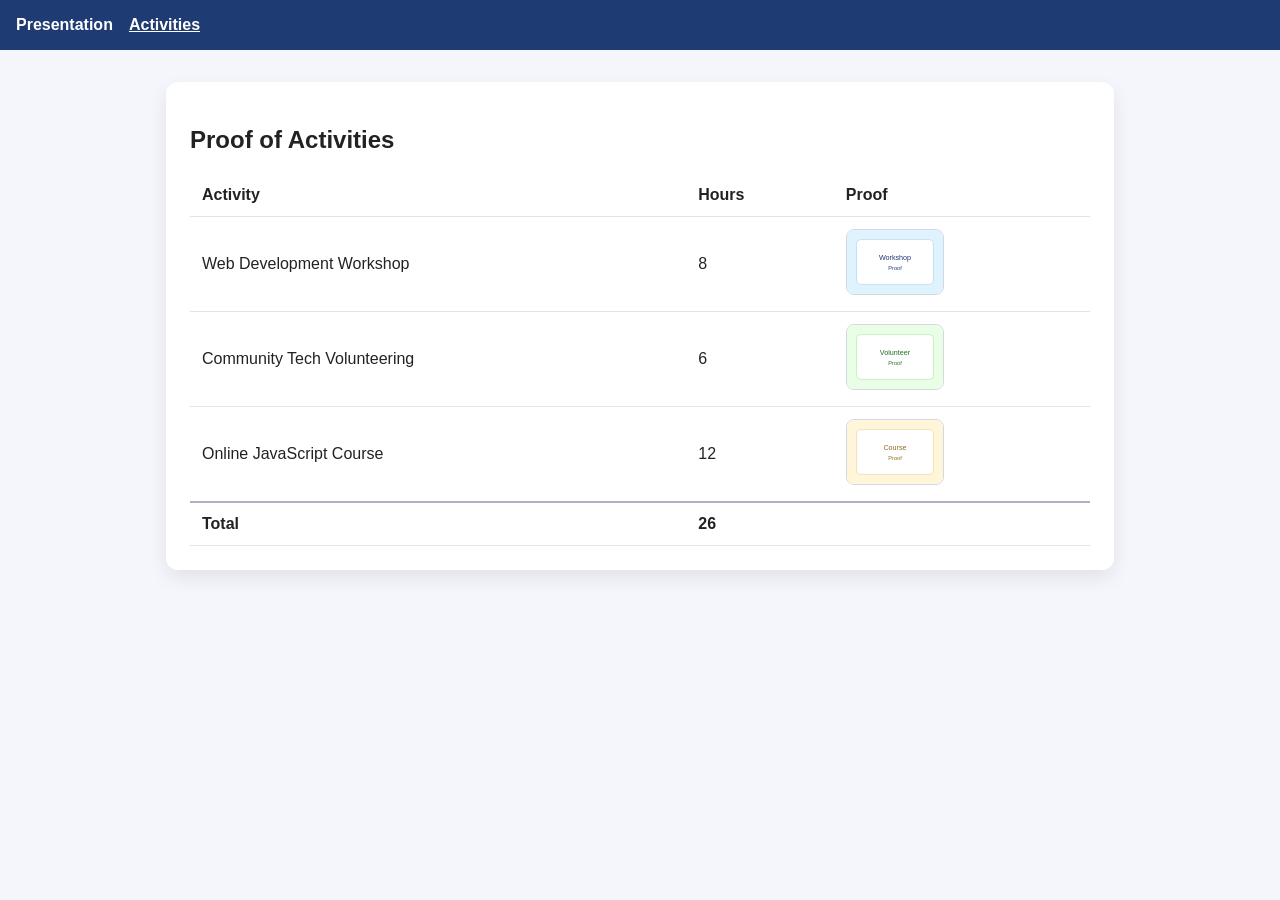
==== activities.html @ 93621714 "feat: add two-page portfolio with JSON-driven activities list Agent-Logs-Url: https://github.com/Art" ====
<!DOCTYPE html>
<html lang="en">
  <head>
    <meta charset="UTF-8" />
    <meta name="viewport" content="width=device-width, initial-scale=1.0" />
    <title>Activities Proof</title>
    <link rel="stylesheet" href="/styles.css" />
  </head>
  <body>
    <header>
      <nav>
        <a href="/index.html">Presentation</a>
        <a href="/activities.html" aria-current="page">Activities</a>
      </nav>
    </header>

    <main>
      <section class="card">
        <h1>Proof of Activities</h1>
        <table>
          <thead>
            <tr>
              <th>Activity</th>
              <th>Hours</th>
              <th>Proof</th>
            </tr>
          </thead>
          <tbody id="activities-body"></tbody>
          <tfoot>
            <tr>
              <th scope="row">Total</th>
              <th id="total-hours">0</th>
              <th></th>
            </tr>
          </tfoot>
        </table>
      </section>
    </main>

    <script src="/script.js" defer></script>
  </body>
</html>
---- styles.css ----
:root {
  color-scheme: light;
  font-family: Arial, Helvetica, sans-serif;
}

body {
  margin: 0;
  background: #f4f6fb;
  color: #222;
}

header {
  background: #1f3b73;
  padding: 1rem;
}

nav {
  display: flex;
  gap: 1rem;
}

nav a {
  color: #fff;
  text-decoration: none;
  font-weight: 600;
}

nav a[aria-current='page'] {
  text-decoration: underline;
}

main {
  padding: 2rem;
  display: flex;
  justify-content: center;
}

.card {
  background: #fff;
  width: min(900px, 100%);
  border-radius: 12px;
  padding: 1.5rem;
  box-shadow: 0 8px 20px rgba(0, 0, 0, 0.08);
}

table {
  width: 100%;
  border-collapse: collapse;
}

th,
td {
  text-align: left;
  border-bottom: 1px solid #e1e3ea;
  padding: 0.75rem;
}

tfoot th {
  border-top: 2px solid #adb3c4;
}

.proof-image {
  width: 96px;
  height: 64px;
  object-fit: cover;
  border-radius: 8px;
  border: 1px solid #d4d8e5;
}
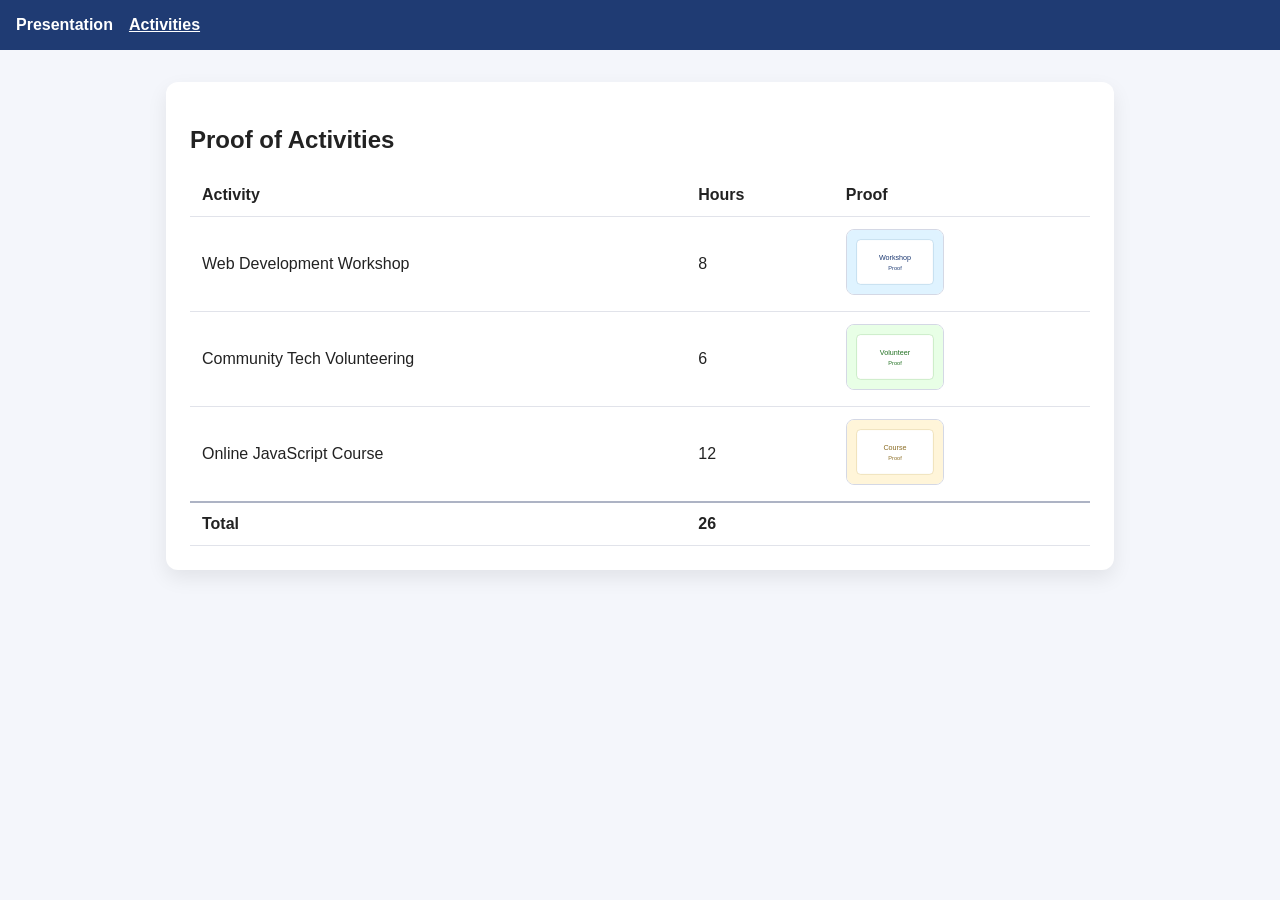
==== commit e2d83a3d: "fix: harden activities data loading and hours rendering Agent-Logs-Url: https://github.com/Arthur-ci" ====
--- a/activities.html
+++ b/activities.html
@@ -37,6 +37,6 @@
       </section>
     </main>
 
-    <script src="/script.js" defer></script>
+    <script src="/script.js"></script>
   </body>
 </html>
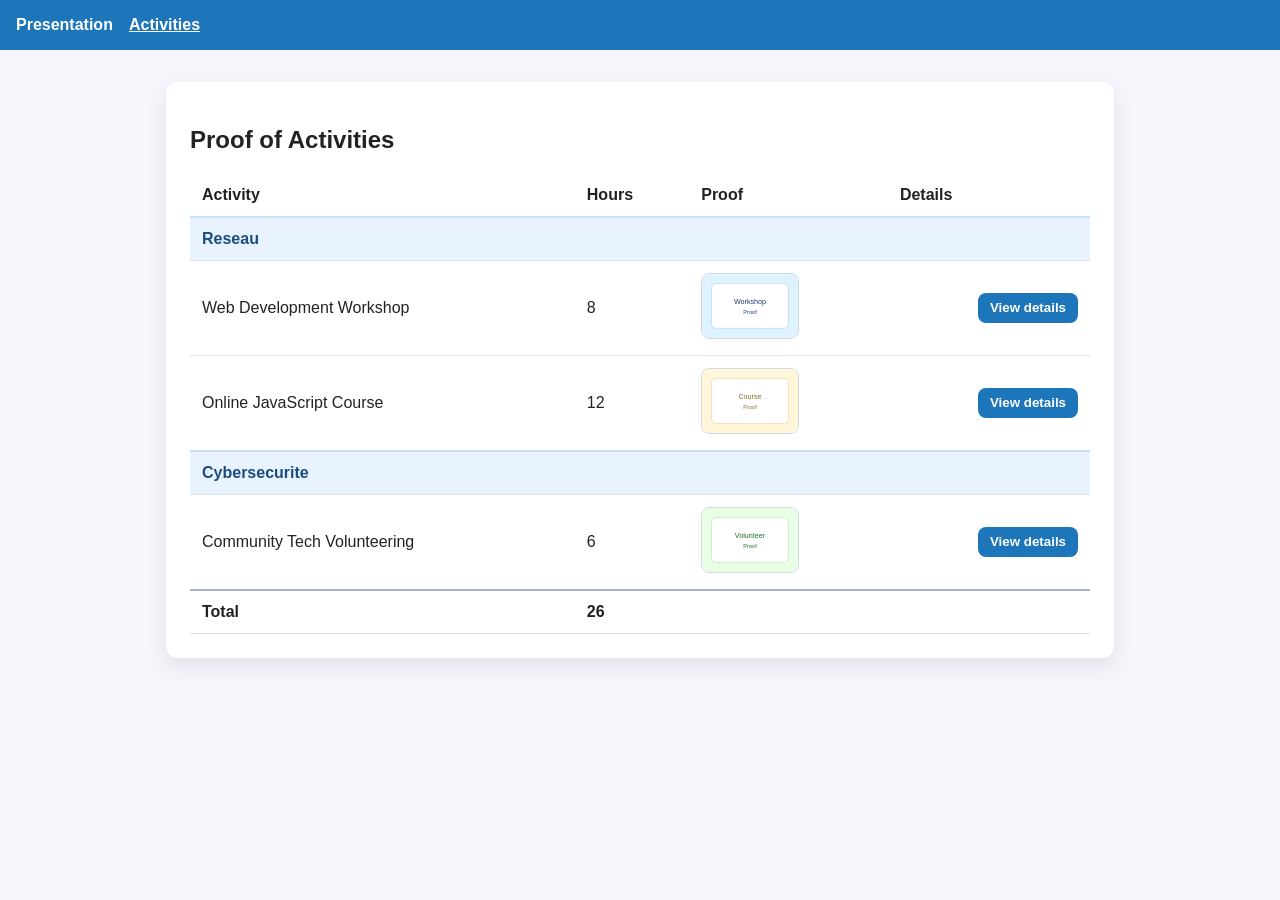
==== commit fb31337d: "ajout dans la logique et la structure de la page activities" ====
--- a/activities.html
+++ b/activities.html
@@ -4,13 +4,13 @@
     <meta charset="UTF-8" />
     <meta name="viewport" content="width=device-width, initial-scale=1.0" />
     <title>Activities Proof</title>
-    <link rel="stylesheet" href="/styles.css" />
+    <link rel="stylesheet" href="./styles.css" />
   </head>
   <body>
     <header>
       <nav>
-        <a href="/index.html">Presentation</a>
-        <a href="/activities.html" aria-current="page">Activities</a>
+        <a href="./index.html">Presentation</a>
+        <a href="./activities.html" aria-current="page">Activities</a>
       </nav>
     </header>
 
@@ -23,6 +23,7 @@
               <th>Activity</th>
               <th>Hours</th>
               <th>Proof</th>
+              <th>Details</th>
             </tr>
           </thead>
           <tbody id="activities-body"></tbody>
@@ -31,12 +32,35 @@
               <th scope="row">Total</th>
               <th id="total-hours">0</th>
               <th></th>
+              <th></th>
             </tr>
           </tfoot>
         </table>
       </section>
+
+      <div id="activity-detail-overlay" class="detail-overlay" hidden>
+        <section
+          class="detail-panel"
+          role="dialog"
+          aria-modal="true"
+          aria-labelledby="detail-title"
+        >
+          <button id="detail-close" class="detail-close" type="button" aria-label="Fermer les details">
+            Fermer
+          </button>
+          <div class="detail-content">
+            <img id="detail-image" class="detail-image" src="" alt="" />
+            <div class="detail-text">
+              <p id="detail-category" class="detail-category"></p>
+              <h2 id="detail-title">Activity details</h2>
+              <p id="detail-hours" class="detail-hours"></p>
+              <p id="detail-description" class="detail-description"></p>
+            </div>
+          </div>
+        </section>
+      </div>
     </main>
 
-    <script src="/script.js"></script>
+    <script src="./script.js"></script>
   </body>
 </html>
--- a/styles.css
+++ b/styles.css
@@ -10,7 +10,7 @@
 }
 
 header {
-  background: #1f3b73;
+  background: #1d76b9;
   padding: 1rem;
 }
 
@@ -59,6 +59,13 @@
   border-top: 2px solid #adb3c4;
 }
 
+.category-row th {
+  background: #e9f2ff;
+  color: #184d7d;
+  font-weight: 700;
+  border-top: 2px solid #c8dff8;
+}
+
 .proof-image {
   width: 96px;
   height: 64px;
@@ -66,3 +73,108 @@
   border-radius: 8px;
   border: 1px solid #d4d8e5;
 }
+
+.actions-cell {
+  text-align: right;
+}
+
+.details-button {
+  border: 0;
+  border-radius: 8px;
+  padding: 0.45rem 0.75rem;
+  background: #1d76b9;
+  color: #fff;
+  font-weight: 600;
+  cursor: pointer;
+}
+
+.details-button:hover {
+  background: #155f95;
+}
+
+.detail-overlay {
+  position: fixed;
+  inset: 0;
+  background: rgba(10, 22, 36, 0.65);
+  display: flex;
+  align-items: center;
+  justify-content: center;
+  padding: 1.2rem;
+  z-index: 200;
+}
+
+.detail-overlay[hidden] {
+  display: none;
+}
+
+.detail-panel {
+  background: #fff;
+  width: min(900px, 100%);
+  border-radius: 14px;
+  box-shadow: 0 16px 40px rgba(0, 0, 0, 0.25);
+  padding: 1rem;
+}
+
+.detail-close {
+  display: block;
+  margin-left: auto;
+  border: 0;
+  border-radius: 8px;
+  padding: 0.45rem 0.75rem;
+  background: #e5ebf5;
+  color: #283748;
+  font-weight: 600;
+  cursor: pointer;
+}
+
+.detail-content {
+  margin-top: 0.8rem;
+  display: grid;
+  grid-template-columns: 1.1fr 1fr;
+  gap: 1rem;
+}
+
+.detail-image {
+  width: 100%;
+  max-height: 420px;
+  object-fit: cover;
+  border-radius: 10px;
+  border: 1px solid #d4d8e5;
+}
+
+.detail-category {
+  margin: 0;
+  text-transform: uppercase;
+  letter-spacing: 0.06em;
+  font-size: 0.8rem;
+  color: #1d76b9;
+  font-weight: 700;
+}
+
+.detail-hours {
+  font-weight: 700;
+  color: #1e2b38;
+}
+
+.detail-description {
+  line-height: 1.45;
+}
+
+@media (max-width: 700px) {
+  main {
+    padding: 1rem;
+  }
+
+  th,
+  td {
+    padding: 0.55rem;
+  }
+
+  .detail-content {
+    grid-template-columns: 1fr;
+  }
+
+  .actions-cell {
+    text-align: left;
+  }
+}
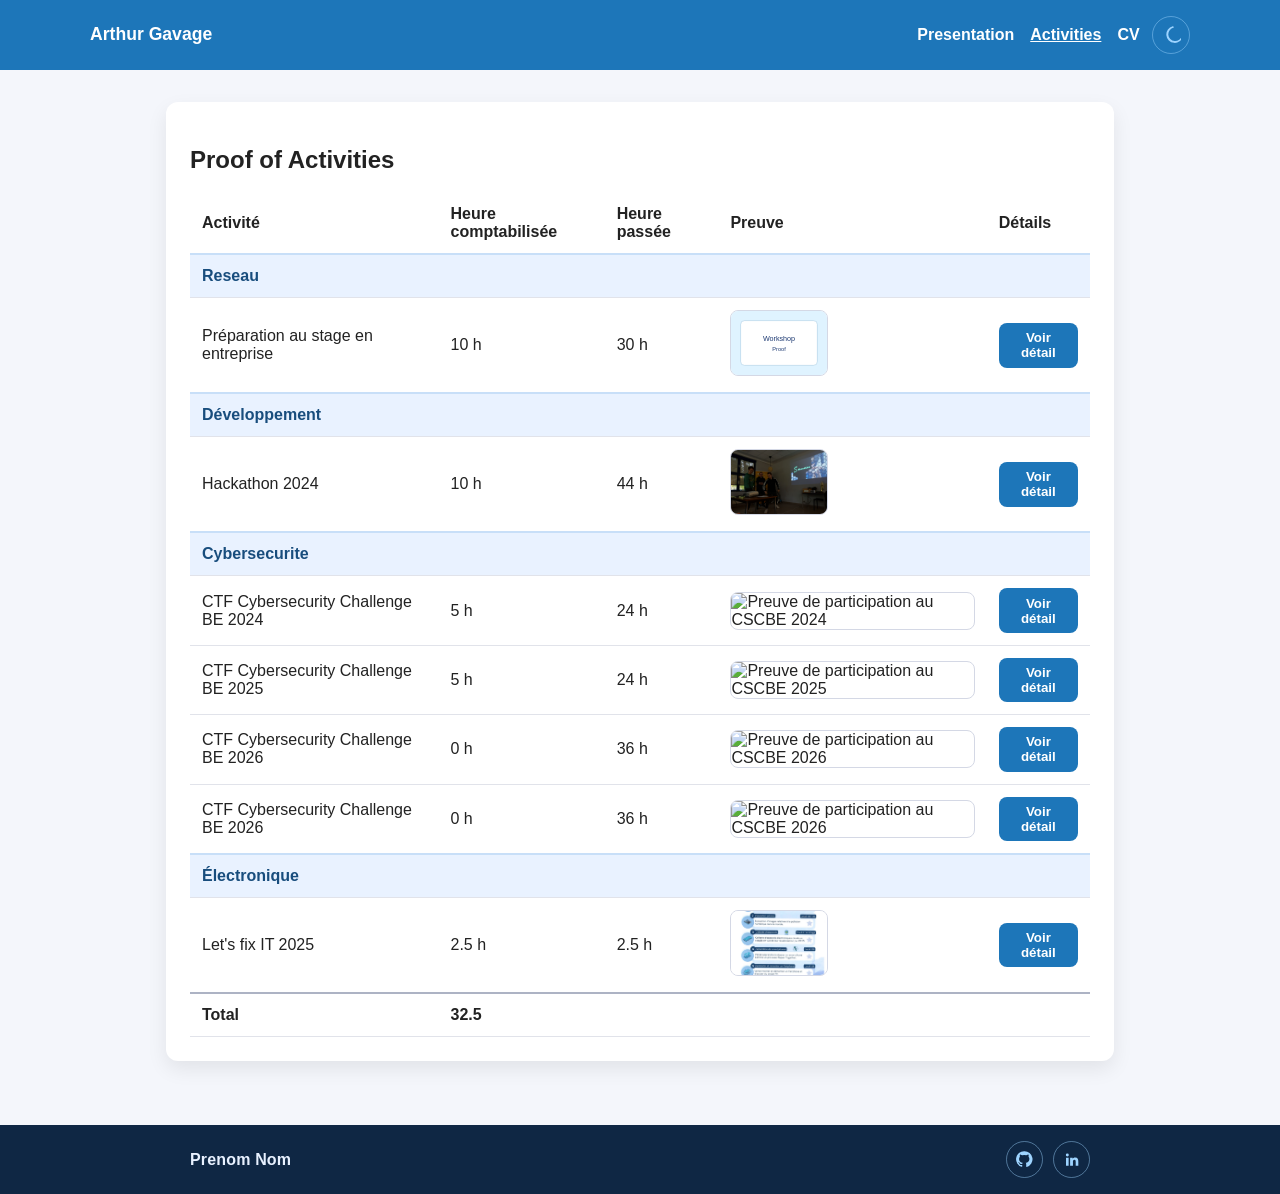
==== commit 8112a6d3: "add CV and more images" ====
--- a/activities.html
+++ b/activities.html
@@ -7,11 +7,46 @@
     <link rel="stylesheet" href="./styles.css" />
   </head>
   <body>
-    <header>
-      <nav>
-        <a href="./index.html">Presentation</a>
-        <a href="./activities.html" aria-current="page">Activities</a>
-      </nav>
+    <header class="site-header">
+      <div class="header-inner">
+        <p class="site-owner">Arthur Gavage</p>
+        <div class="header-right">
+          <nav>
+            <a href="./index.html">Presentation</a>
+            <a href="./activities.html" aria-current="page">Activities</a>
+            <a href="./cv.html">CV</a>
+          </nav>
+          <button
+            id="theme-toggle"
+            class="theme-toggle"
+            type="button"
+            aria-label="Activer le mode sombre"
+            title="Changer le theme"
+          >
+            <svg
+              class="theme-icon theme-icon-moon"
+              viewBox="0 0 24 24"
+              aria-hidden="true"
+              focusable="false"
+            >
+              <path
+                d="M14.53 2.08a1 1 0 0 1 .18 1.2 8.5 8.5 0 1 0 10.01 10.01 1 1 0 0 1 1.38 1.18A10.5 10.5 0 1 1 13.35 1.7a1 1 0 0 1 1.18.38Z"
+              />
+            </svg>
+            <svg
+              class="theme-icon theme-icon-sun"
+              viewBox="0 0 24 24"
+              aria-hidden="true"
+              focusable="false"
+              hidden
+            >
+              <path
+                d="M12 4a1 1 0 0 1 1 1v1.2a1 1 0 1 1-2 0V5a1 1 0 0 1 1-1Zm0 13.8a1 1 0 0 1 1 1V20a1 1 0 1 1-2 0v-1.2a1 1 0 0 1 1-1ZM5.64 6.64a1 1 0 0 1 1.41 0l.85.85a1 1 0 0 1-1.41 1.41l-.85-.85a1 1 0 0 1 0-1.41Zm10.46 10.46a1 1 0 0 1 1.41 0l.85.85a1 1 0 1 1-1.41 1.41l-.85-.85a1 1 0 0 1 0-1.41ZM4 12a1 1 0 0 1 1-1h1.2a1 1 0 0 1 0 2H5a1 1 0 0 1-1-1Zm13.8 0a1 1 0 0 1 1-1H20a1 1 0 1 1 0 2h-1.2a1 1 0 0 1-1-1ZM6.64 18.36a1 1 0 0 1 0-1.41l.85-.85a1 1 0 0 1 1.41 1.41l-.85.85a1 1 0 0 1-1.41 0ZM17.1 8.9a1 1 0 0 1 0-1.41l.85-.85a1 1 0 1 1 1.41 1.41l-.85.85a1 1 0 0 1-1.41 0ZM12 8a4 4 0 1 1 0 8 4 4 0 0 1 0-8Z"
+              />
+            </svg>
+          </button>
+        </div>
+      </div>
     </header>
 
     <main>
@@ -20,10 +55,11 @@
         <table>
           <thead>
             <tr>
-              <th>Activity</th>
-              <th>Hours</th>
-              <th>Proof</th>
-              <th>Details</th>
+              <th>Activité</th>
+              <th>Heure comptabilisée</th>
+              <th>Heure passée</th>
+              <th>Preuve</th>
+              <th>Détails</th>
             </tr>
           </thead>
           <tbody id="activities-body"></tbody>
@@ -31,6 +67,7 @@
             <tr>
               <th scope="row">Total</th>
               <th id="total-hours">0</th>
+              <th></th>
               <th></th>
               <th></th>
             </tr>
@@ -49,7 +86,7 @@
             Fermer
           </button>
           <div class="detail-content">
-            <img id="detail-image" class="detail-image" src="" alt="" />
+            <div id="detail-images" class="detail-images"></div>
             <div class="detail-text">
               <p id="detail-category" class="detail-category"></p>
               <h2 id="detail-title">Activity details</h2>
@@ -59,7 +96,50 @@
           </div>
         </section>
       </div>
+
+      <div id="image-viewer-overlay" class="image-viewer-overlay" hidden>
+        <button id="image-viewer-close" class="image-viewer-close" type="button" aria-label="Fermer le zoom">
+          ✕
+        </button>
+        <img id="image-viewer-content" class="image-viewer-content" src="" alt="" />
+      </div>
     </main>
+
+    <footer class="site-footer">
+      <div class="footer-content">
+        <p class="footer-name">Prenom Nom</p>
+        <div class="footer-social" aria-label="Liens reseaux sociaux">
+          <a
+            class="social-link"
+            href="https://github.com/votre-profil"
+            target="_blank"
+            rel="noopener noreferrer"
+            aria-label="GitHub"
+            title="GitHub"
+          >
+            <svg viewBox="0 0 24 24" aria-hidden="true" focusable="false">
+              <path
+                d="M12 1.5A10.5 10.5 0 0 0 8.68 22c.53.1.72-.23.72-.51v-1.94c-2.93.64-3.55-1.24-3.55-1.24-.48-1.2-1.17-1.52-1.17-1.52-.96-.66.07-.65.07-.65 1.06.07 1.62 1.09 1.62 1.09.95 1.62 2.49 1.15 3.1.88.1-.69.37-1.15.67-1.41-2.34-.27-4.8-1.17-4.8-5.2 0-1.15.41-2.08 1.08-2.82-.11-.27-.47-1.37.1-2.85 0 0 .88-.28 2.89 1.08a10.03 10.03 0 0 1 5.26 0c2.01-1.36 2.89-1.08 2.89-1.08.57 1.48.21 2.58.1 2.85.67.74 1.08 1.67 1.08 2.82 0 4.04-2.46 4.93-4.81 5.19.38.33.71.97.71 1.96v2.9c0 .28.19.61.73.51A10.5 10.5 0 0 0 12 1.5Z"
+              />
+            </svg>
+          </a>
+          <a
+            class="social-link"
+            href="https://www.linkedin.com/in/votre-profil"
+            target="_blank"
+            rel="noopener noreferrer"
+            aria-label="LinkedIn"
+            title="LinkedIn"
+          >
+            <svg viewBox="0 0 24 24" aria-hidden="true" focusable="false">
+              <path
+                d="M6.94 8.5a1.94 1.94 0 1 1 0-3.88 1.94 1.94 0 0 1 0 3.88ZM5.23 9.96h3.42V20.5H5.23V9.96Zm5.37 0h3.28v1.44h.05c.46-.86 1.58-1.77 3.25-1.77 3.47 0 4.12 2.29 4.12 5.26v5.61h-3.42v-4.98c0-1.19-.02-2.72-1.66-2.72-1.67 0-1.93 1.3-1.93 2.64v5.06H10.6V9.96Z"
+              />
+            </svg>
+          </a>
+        </div>
+      </div>
+    </footer>
 
     <script src="./script.js"></script>
   </body>
--- a/styles.css
+++ b/styles.css
@@ -1,26 +1,89 @@
+/* Light theme tokens shared across the site. */
 :root {
   color-scheme: light;
   font-family: Arial, Helvetica, sans-serif;
-}
-
+  --bg-page: #f4f6fb;
+  --text-main: #222;
+  --header-bg: #1d76b9;
+  --nav-link: #fff;
+  --card-bg: #fff;
+  --card-shadow: 0 8px 20px rgba(0, 0, 0, 0.08);
+  --line-color: #e1e3ea;
+  --footer-bg: #0f2744;
+  --footer-text: #e8f1ff;
+  --footer-link: #9ed4ff;
+  --accent: #1d76b9;
+  --accent-hover: #155f95;
+  --icon-border: rgba(158, 212, 255, 0.45);
+  --icon-hover-bg: rgba(158, 212, 255, 0.15);
+  --icon-hover-border: rgba(158, 212, 255, 0.75);
+}
+
+/* Dark theme overrides activated via data-theme on <html>. */
+:root[data-theme='dark'] {
+  color-scheme: dark;
+  --bg-page: #11161d;
+  --text-main: #e8edf5;
+  --header-bg: #142638;
+  --nav-link: #e8edf5;
+  --card-bg: #1a232e;
+  --card-shadow: 0 12px 28px rgba(0, 0, 0, 0.35);
+  --line-color: #324050;
+  --footer-bg: #0d1622;
+  --footer-text: #d9e6f5;
+  --footer-link: #9ed4ff;
+  --accent: #4f95d4;
+  --accent-hover: #6aa8df;
+  --icon-border: rgba(158, 212, 255, 0.5);
+  --icon-hover-bg: rgba(158, 212, 255, 0.2);
+  --icon-hover-border: rgba(158, 212, 255, 0.85);
+}
+
+/* Sticky footer layout: body is a full-height column. */
 body {
   margin: 0;
-  background: #f4f6fb;
-  color: #222;
-}
-
-header {
-  background: #1d76b9;
+  min-height: 100vh;
+  display: flex;
+  flex-direction: column;
+  background: var(--bg-page);
+  color: var(--text-main);
+}
+
+/* Header with brand on the left and controls on the right. */
+.site-header {
+  background: var(--header-bg);
   padding: 1rem;
 }
 
+.header-inner {
+  width: min(1100px, 100%);
+  margin: 0 auto;
+  display: flex;
+  align-items: center;
+  gap: 1rem;
+}
+
+.site-owner {
+  margin: 0;
+  color: var(--nav-link);
+  font-size: 1.1rem;
+  font-weight: 700;
+}
+
+.header-right {
+  margin-left: auto;
+  display: flex;
+  align-items: center;
+  gap: 0.8rem;
+}
+
 nav {
   display: flex;
   gap: 1rem;
 }
 
 nav a {
-  color: #fff;
+  color: var(--nav-link);
   text-decoration: none;
   font-weight: 600;
 }
@@ -29,20 +92,127 @@
   text-decoration: underline;
 }
 
+.theme-toggle {
+  width: 2.35rem;
+  height: 2.35rem;
+  border: 1px solid var(--icon-border);
+  border-radius: 999px;
+  background: transparent;
+  color: var(--footer-link);
+  display: inline-flex;
+  align-items: center;
+  justify-content: center;
+  cursor: pointer;
+  transition: transform 0.15s ease, background-color 0.15s ease,
+    border-color 0.15s ease;
+}
+
+.theme-toggle:hover,
+.theme-toggle:focus-visible {
+  transform: translateY(-1px);
+  background: var(--icon-hover-bg);
+  border-color: var(--icon-hover-border);
+}
+
+.theme-toggle:focus-visible {
+  outline: 2px solid var(--footer-link);
+  outline-offset: 2px;
+}
+
+.theme-icon {
+  width: 1.2rem;
+  height: 1.2rem;
+  fill: currentColor;
+}
+
+.theme-icon[hidden] {
+  display: none !important;
+}
+
+/* Main content takes remaining space so footer stays at page bottom. */
 main {
+  flex: 1;
   padding: 2rem;
   display: flex;
   justify-content: center;
 }
 
+/* Footer block with name + social links. */
+.site-footer {
+  background: var(--footer-bg);
+  color: var(--footer-text);
+  margin-top: 2rem;
+  padding: 1rem 2rem;
+}
+
+.footer-content {
+  width: min(900px, 100%);
+  margin: 0 auto;
+  display: flex;
+  justify-content: space-between;
+  align-items: center;
+  gap: 1rem;
+  flex-wrap: wrap;
+}
+
+.footer-name {
+  margin: 0;
+  font-weight: 700;
+  letter-spacing: 0.01em;
+}
+
+.footer-social {
+  display: flex;
+  gap: 0.6rem;
+  flex-wrap: wrap;
+}
+
+.social-link {
+  width: 2.2rem;
+  height: 2.2rem;
+  display: inline-flex;
+  align-items: center;
+  justify-content: center;
+  border-radius: 999px;
+  border: 1px solid var(--icon-border);
+  color: var(--footer-link);
+  text-decoration: none;
+  transition: transform 0.15s ease, background-color 0.15s ease,
+    border-color 0.15s ease;
+}
+
+.social-link svg {
+  width: 1.15rem;
+  height: 1.15rem;
+  fill: currentColor;
+}
+
+.social-link:hover,
+.social-link:focus-visible {
+  background: var(--icon-hover-bg);
+  border-color: var(--icon-hover-border);
+  transform: translateY(-1px);
+}
+
+.social-link:focus-visible {
+  outline: 2px solid var(--footer-link);
+  outline-offset: 2px;
+}
+
 .card {
-  background: #fff;
+  background: var(--card-bg);
   width: min(900px, 100%);
   border-radius: 12px;
   padding: 1.5rem;
-  box-shadow: 0 8px 20px rgba(0, 0, 0, 0.08);
-}
-
+  box-shadow: var(--card-shadow);
+}
+
+/* Visual spacing between sections on the home page card. */
+.home-section + .home-section {
+  margin-top: 1.2rem;
+}
+
+/* Activities table styles. */
 table {
   width: 100%;
   border-collapse: collapse;
@@ -51,7 +221,7 @@
 th,
 td {
   text-align: left;
-  border-bottom: 1px solid #e1e3ea;
+  border-bottom: 1px solid var(--line-color);
   padding: 0.75rem;
 }
 
@@ -82,16 +252,17 @@
   border: 0;
   border-radius: 8px;
   padding: 0.45rem 0.75rem;
-  background: #1d76b9;
+  background: var(--accent);
   color: #fff;
   font-weight: 600;
   cursor: pointer;
 }
 
 .details-button:hover {
-  background: #155f95;
-}
-
+  background: var(--accent-hover);
+}
+
+/* Centered modal overlay for activity details. */
 .detail-overlay {
   position: fixed;
   inset: 0;
@@ -108,8 +279,10 @@
 }
 
 .detail-panel {
-  background: #fff;
-  width: min(900px, 100%);
+  background: var(--card-bg);
+  width: min(650px, 100%);
+  max-height: 80vh;
+  overflow-y: auto;
   border-radius: 14px;
   box-shadow: 0 16px 40px rgba(0, 0, 0, 0.25);
   padding: 1rem;
@@ -129,9 +302,15 @@
 
 .detail-content {
   margin-top: 0.8rem;
-  display: grid;
-  grid-template-columns: 1.1fr 1fr;
-  gap: 1rem;
+  display: flex;
+  flex-direction: column;
+  gap: 1.2rem;
+}
+
+.detail-images {
+  display: flex;
+  flex-direction: row;
+  gap: 0.75rem;
 }
 
 .detail-image {
@@ -140,6 +319,59 @@
   object-fit: cover;
   border-radius: 10px;
   border: 1px solid #d4d8e5;
+  cursor: pointer;
+  transition: transform 0.15s ease, box-shadow 0.15s ease;
+}
+
+.detail-image:hover {
+  transform: scale(1.02);
+  box-shadow: 0 4px 12px rgba(0, 0, 0, 0.15);
+}
+
+/* Fullscreen image viewer overlay. */
+.image-viewer-overlay {
+  position: fixed;
+  inset: 0;
+  background: rgba(0, 0, 0, 0.9);
+  display: flex;
+  align-items: center;
+  justify-content: center;
+  padding: 1rem;
+  z-index: 300;
+}
+
+.image-viewer-overlay[hidden] {
+  display: none;
+}
+
+.image-viewer-close {
+  position: absolute;
+  top: 1rem;
+  right: 1rem;
+  width: 3rem;
+  height: 3rem;
+  border: 0;
+  border-radius: 50%;
+  background: rgba(255, 255, 255, 0.2);
+  color: #fff;
+  font-size: 1.5rem;
+  cursor: pointer;
+  display: flex;
+  align-items: center;
+  justify-content: center;
+  transition: background-color 0.15s ease;
+  z-index: 301;
+}
+
+.image-viewer-close:hover {
+  background: rgba(255, 255, 255, 0.3);
+}
+
+.image-viewer-content {
+  max-width: 90vw;
+  max-height: 90vh;
+  object-fit: contain;
+  border-radius: 8px;
 }
 
 .detail-category {
@@ -160,7 +392,58 @@
   line-height: 1.45;
 }
 
+/* CV PDF viewer area. */
+.cv-card {
+  display: flex;
+  flex-direction: column;
+  gap: 1rem;
+}
+
+.cv-card h1,
+.cv-card p {
+  margin: 0;
+}
+
+.cv-viewer {
+  border: 1px solid var(--line-color);
+  border-radius: 10px;
+  overflow: hidden;
+  background: var(--card-bg);
+}
+
+.cv-frame {
+  width: 100%;
+  height: 80vh;
+  min-height: 560px;
+  border: 0;
+}
+
+.cv-download a {
+  color: var(--accent);
+  font-weight: 700;
+}
+
+/* Mobile adjustments for layout and readability. */
 @media (max-width: 700px) {
+  .header-inner {
+    flex-direction: column;
+    align-items: stretch;
+    gap: 0.6rem;
+  }
+
+  .site-owner {
+    text-align: center;
+  }
+
+  .header-right {
+    margin-left: 0;
+    justify-content: space-between;
+  }
+
+  nav {
+    flex-wrap: wrap;
+  }
+
   main {
     padding: 1rem;
   }
@@ -170,6 +453,15 @@
     padding: 0.55rem;
   }
 
+  .site-footer {
+    padding: 1rem;
+  }
+
+  .footer-content {
+    justify-content: center;
+    text-align: center;
+  }
+
   .detail-content {
     grid-template-columns: 1fr;
   }
@@ -177,4 +469,9 @@
   .actions-cell {
     text-align: left;
   }
-}
+
+  .cv-frame {
+    height: 70vh;
+    min-height: 420px;
+  }
+}
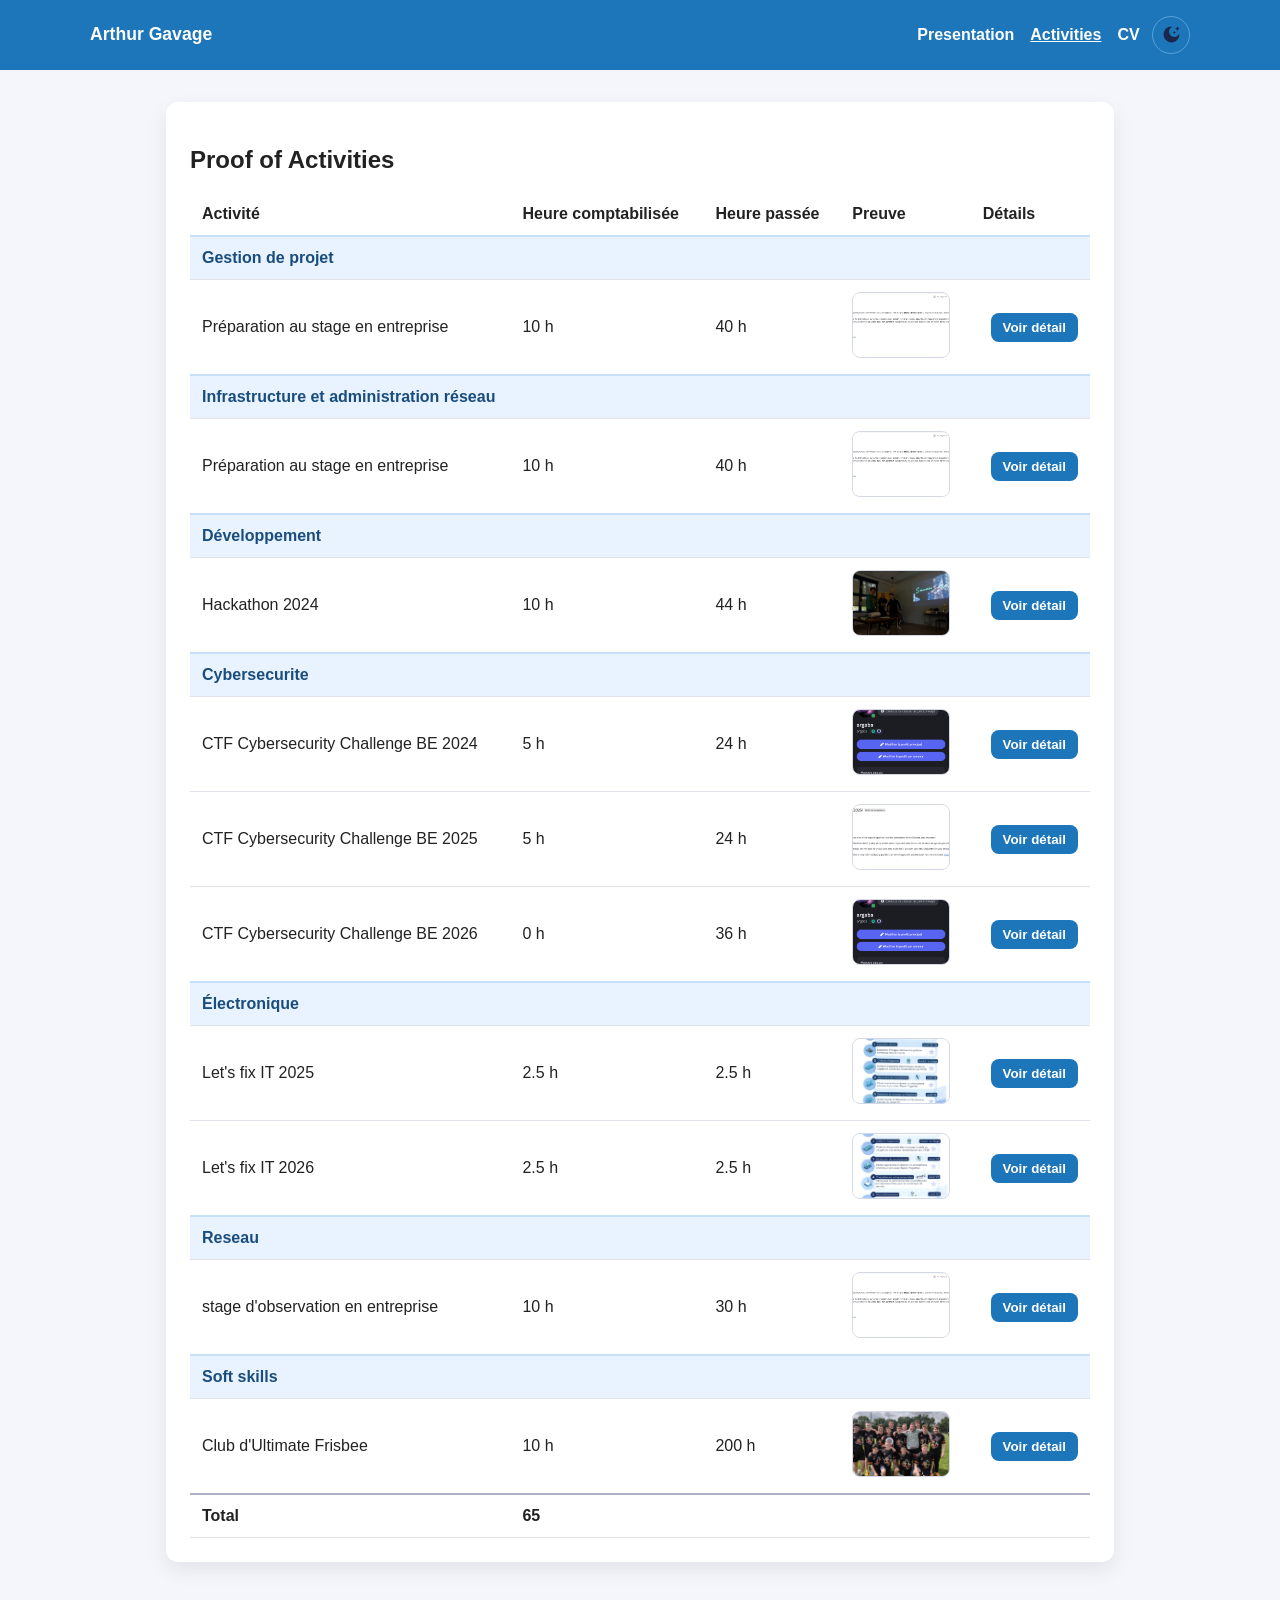
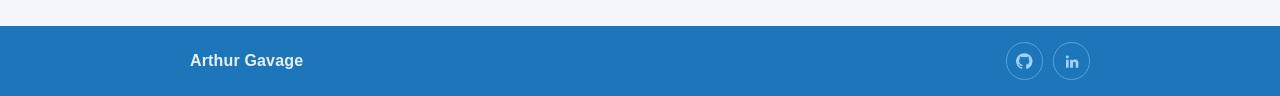
==== commit 0f7dd1f6: "ajout de preuve et de text explicatif" ====
--- a/activities.html
+++ b/activities.html
@@ -23,27 +23,19 @@
             aria-label="Activer le mode sombre"
             title="Changer le theme"
           >
-            <svg
+            <img
               class="theme-icon theme-icon-moon"
-              viewBox="0 0 24 24"
+              src="./assets/icone/moon-stars-svgrepo-com.svg"
+              alt=""
+              aria-hidden="false"
+            />
+            <img
+              class="theme-icon theme-icon-sun"
+              src="./assets/icone/sun-svgrepo-com.svg"
+              alt=""
+              hidden
               aria-hidden="true"
-              focusable="false"
-            >
-              <path
-                d="M14.53 2.08a1 1 0 0 1 .18 1.2 8.5 8.5 0 1 0 10.01 10.01 1 1 0 0 1 1.38 1.18A10.5 10.5 0 1 1 13.35 1.7a1 1 0 0 1 1.18.38Z"
-              />
-            </svg>
-            <svg
-              class="theme-icon theme-icon-sun"
-              viewBox="0 0 24 24"
-              aria-hidden="true"
-              focusable="false"
-              hidden
-            >
-              <path
-                d="M12 4a1 1 0 0 1 1 1v1.2a1 1 0 1 1-2 0V5a1 1 0 0 1 1-1Zm0 13.8a1 1 0 0 1 1 1V20a1 1 0 1 1-2 0v-1.2a1 1 0 0 1 1-1ZM5.64 6.64a1 1 0 0 1 1.41 0l.85.85a1 1 0 0 1-1.41 1.41l-.85-.85a1 1 0 0 1 0-1.41Zm10.46 10.46a1 1 0 0 1 1.41 0l.85.85a1 1 0 1 1-1.41 1.41l-.85-.85a1 1 0 0 1 0-1.41ZM4 12a1 1 0 0 1 1-1h1.2a1 1 0 0 1 0 2H5a1 1 0 0 1-1-1Zm13.8 0a1 1 0 0 1 1-1H20a1 1 0 1 1 0 2h-1.2a1 1 0 0 1-1-1ZM6.64 18.36a1 1 0 0 1 0-1.41l.85-.85a1 1 0 0 1 1.41 1.41l-.85.85a1 1 0 0 1-1.41 0ZM17.1 8.9a1 1 0 0 1 0-1.41l.85-.85a1 1 0 1 1 1.41 1.41l-.85.85a1 1 0 0 1-1.41 0ZM12 8a4 4 0 1 1 0 8 4 4 0 0 1 0-8Z"
-              />
-            </svg>
+            />
           </button>
         </div>
       </div>
@@ -107,11 +99,11 @@
 
     <footer class="site-footer">
       <div class="footer-content">
-        <p class="footer-name">Prenom Nom</p>
+        <p class="footer-name">Arthur Gavage</p>
         <div class="footer-social" aria-label="Liens reseaux sociaux">
           <a
             class="social-link"
-            href="https://github.com/votre-profil"
+            href="https://github.com/arthur-citizen"
             target="_blank"
             rel="noopener noreferrer"
             aria-label="GitHub"
@@ -125,7 +117,7 @@
           </a>
           <a
             class="social-link"
-            href="https://www.linkedin.com/in/votre-profil"
+            href="https://www.linkedin.com/in/arthur-gavage-60848936b/"
             target="_blank"
             rel="noopener noreferrer"
             aria-label="LinkedIn"
--- a/styles.css
+++ b/styles.css
@@ -9,7 +9,7 @@
   --card-bg: #fff;
   --card-shadow: 0 8px 20px rgba(0, 0, 0, 0.08);
   --line-color: #e1e3ea;
-  --footer-bg: #0f2744;
+  --footer-bg: #1d76b9;
   --footer-text: #e8f1ff;
   --footer-link: #9ed4ff;
   --accent: #1d76b9;
@@ -122,7 +122,8 @@
 .theme-icon {
   width: 1.2rem;
   height: 1.2rem;
-  fill: currentColor;
+  display: block;
+  object-fit: contain;
 }
 
 .theme-icon[hidden] {
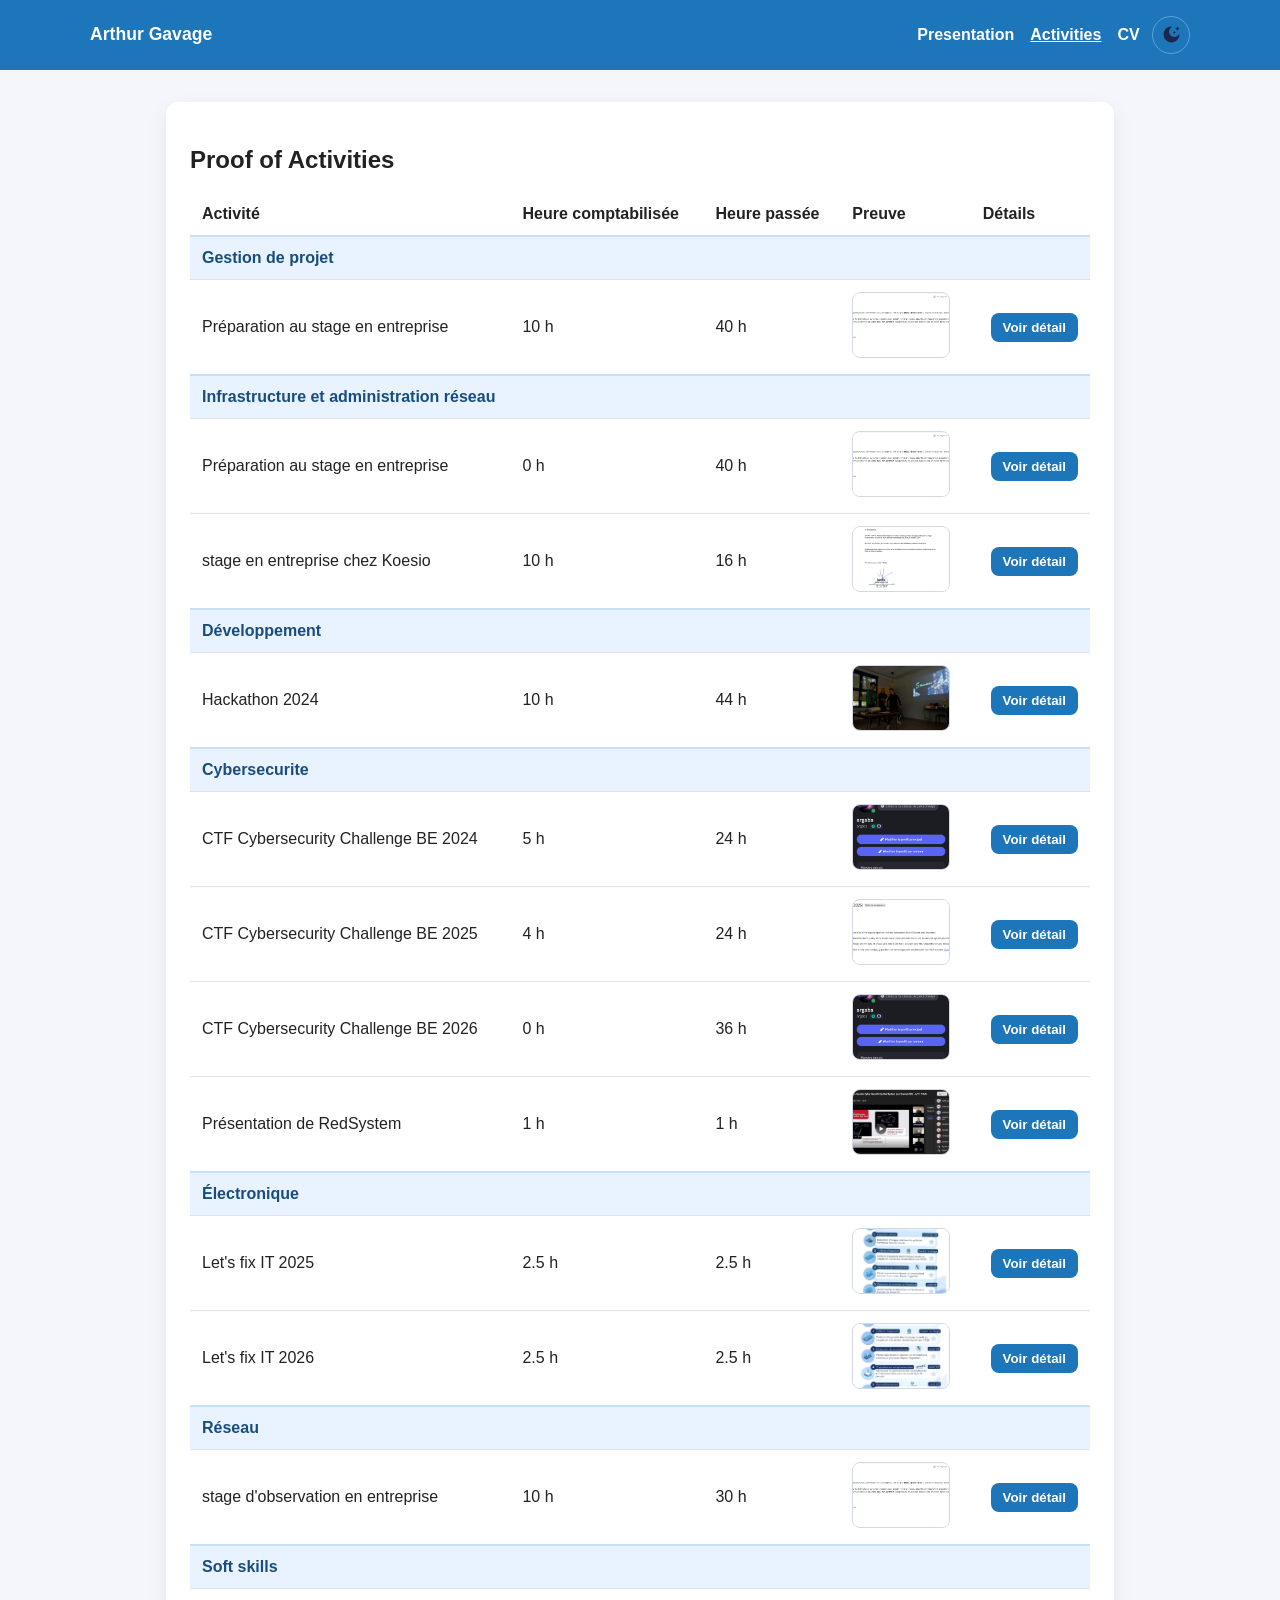
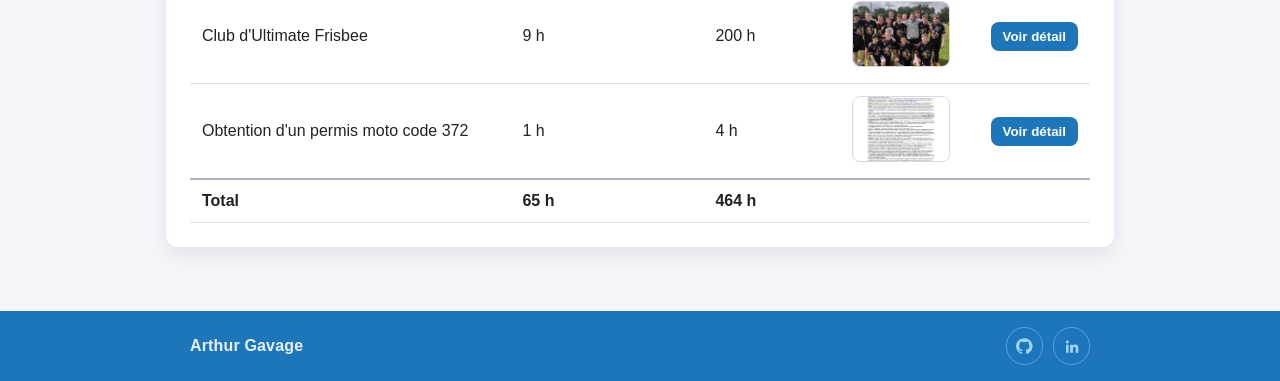
==== commit bfaf4585: "ajout de preuves et du total d'heures d'activités" ====
--- a/activities.html
+++ b/activities.html
@@ -59,7 +59,7 @@
             <tr>
               <th scope="row">Total</th>
               <th id="total-hours">0</th>
-              <th></th>
+              <th id="total-hours-spent">0</th>
               <th></th>
               <th></th>
             </tr>
